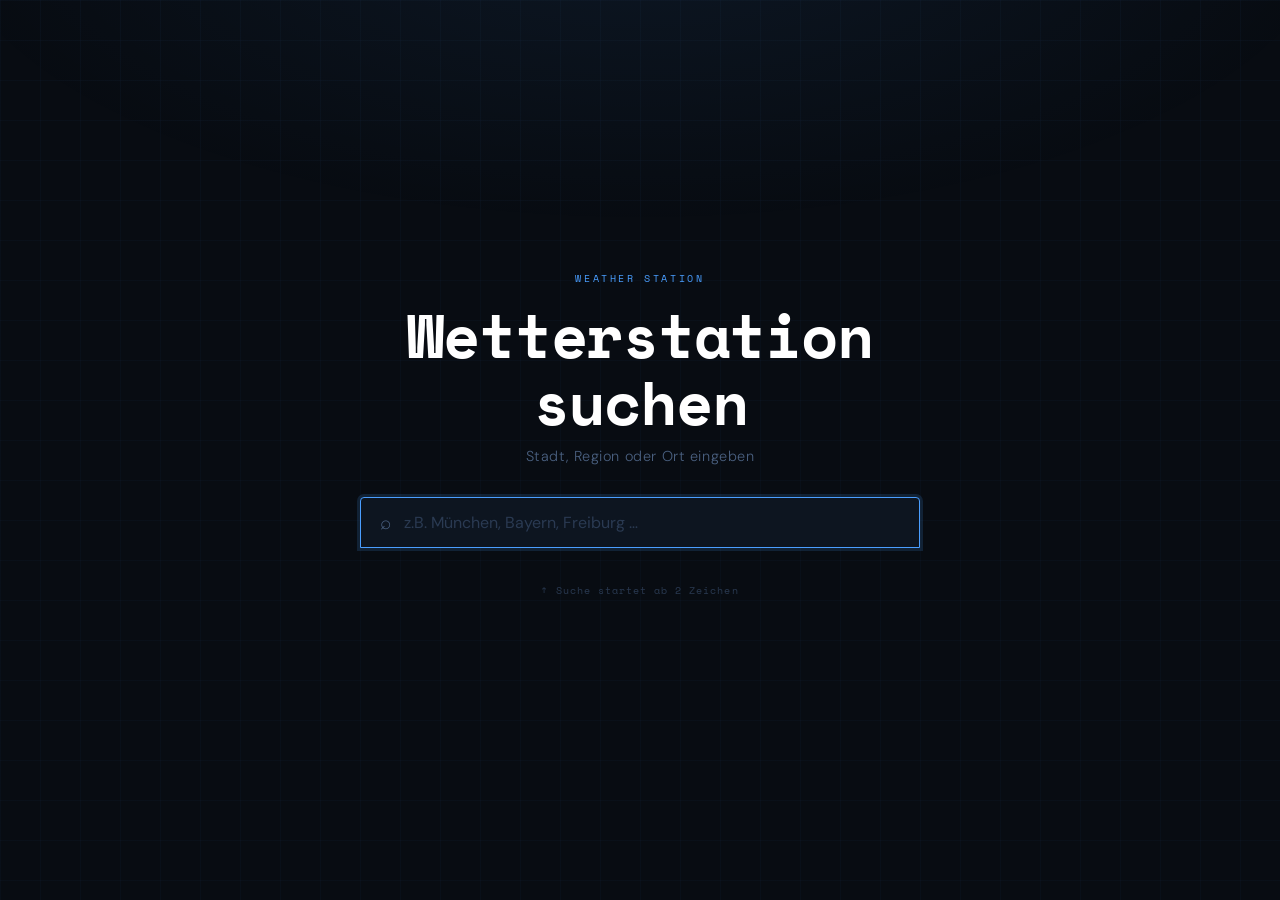
==== frontend/index.html @ e2147393 "added landing page with search up for meteo stations, all stations are can be displayed now, eg Bonn" ====
<!DOCTYPE html>
<html lang="de">
<head>
  <meta charset="UTF-8" />
  <meta name="viewport" content="width=device-width, initial-scale=1.0" />
  <title>Weather Station – Stationssuche</title>
  <link rel="preconnect" href="https://fonts.googleapis.com" />
  <link href="https://fonts.googleapis.com/css2?family=Space+Mono:wght@400;700&family=DM+Sans:wght@300;400;500&display=swap" rel="stylesheet" />
  <link rel="stylesheet" href="css/style.css" />
</head>
<body class="page-search">

  <!-- ░░ BACKGROUND ░░ -->
  <div class="bg-grid"></div>
  <div class="bg-glow"></div>

  <!-- ░░ LANDING HERO ░░ -->
  <main class="search-page">

    <div class="search-hero">
      <span class="station-label">WEATHER STATION</span>
      <h1 class="search-title">Wetterstation<br/>suchen</h1>
      <p class="search-subtitle">Stadt, Region oder Ort eingeben</p>
    </div>

    <!-- Search Input -->
    <div class="search-box-wrap">
      <div class="search-box">
        <span class="search-icon">⌕</span>
        <input
          id="searchInput"
          class="search-input"
          type="text"
          placeholder="z.B. München, Bayern, Freiburg …"
          autocomplete="off"
          autofocus
        />
        <span class="search-clear" id="searchClear" onclick="clearSearch()">✕</span>
      </div>

      <!-- Results -->
      <div class="search-results" id="searchResults">
        <!-- Populated by JS -->
      </div>
    </div>

    <!-- Empty / error state -->
    <div class="search-hint" id="searchHint">
      <span class="hint-icon">↑</span>
      Suche startet ab 2 Zeichen
    </div>

  </main>

  <script>
    const API = "/api";
    let debounceTimer = null;
    let lastStations  = [];

    const input    = document.getElementById("searchInput");
    const results  = document.getElementById("searchResults");
    const hint     = document.getElementById("searchHint");
    const clearBtn = document.getElementById("searchClear");

    function toDashboard(city, lat, lon) {
      let url = "dashboard.html?city=" + encodeURIComponent(city);
      if (lat != null && lon != null) url += "&lat=" + lat + "&lon=" + lon;
      window.location.href = url;
    }

    // ── Event Delegation: clicks auf result-item ──────────────────
    results.addEventListener("click", e => {
      const item = e.target.closest(".result-item");
      if (!item) return;
      const city = item.dataset.city;
      if (city) toDashboard(city, item.dataset.lat, item.dataset.lon);
    });

    // ── Input Handler ─────────────────────────────────────────────
    input.addEventListener("input", () => {
      clearTimeout(debounceTimer);
      const q = input.value.trim();
      clearBtn.style.display = q.length > 0 ? "block" : "none";

      if (q.length < 2) {
        lastStations = [];
        results.innerHTML = "";
        results.classList.remove("open");
        hint.textContent = "↑ Suche startet ab 2 Zeichen";
        hint.className = "search-hint";
        return;
      }

      hint.textContent = "Suche …";
      hint.className = "search-hint searching";
      debounceTimer = setTimeout(() => fetchStations(q), 280);
    });

    // ── Enter / Escape ─────────────────────────────────────────────
    input.addEventListener("keydown", e => {
      if (e.key === "Escape") {
        clearSearch();
      } else if (e.key === "Enter") {
        e.preventDefault();
        const q = input.value.trim();
        if (q.length < 2) return;

        // Falls Ergebnisse schon da: sofort navigieren
        const first = results.querySelector(".result-item");
        if (first) {
          toDashboard(first.dataset.city, first.dataset.lat, first.dataset.lon);
          return;
        }

        // Sonst: Debounce canceln und sofort suchen, dann navigieren
        clearTimeout(debounceTimer);
        hint.textContent = "Suche …";
        hint.className = "search-hint searching";
        fetchStations(q, true);
      }
    });

    // ── Fetch ──────────────────────────────────────────────────────
    async function fetchStations(q, navigateFirst = false) {
      try {
        const res = await fetch(`${API}/stations/search?q=${encodeURIComponent(q)}&limit=8`);
        if (!res.ok) throw new Error(res.status);
        const data = await res.json();
        lastStations = data;
        renderResults(data, q);
        if (navigateFirst && data.length > 0) {
          toDashboard(data[0].name, data[0].lat, data[0].lon);
        }
      } catch (err) {
        hint.textContent = "Verbindungsfehler – Backend erreichbar?";
        hint.className = "search-hint error";
        results.innerHTML = "";
        results.classList.remove("open");
      }
    }

    // ── Render ─────────────────────────────────────────────────────
    function renderResults(stations, q) {
      if (stations.length === 0) {
        results.innerHTML = `<div class="result-empty">Keine Ergebnisse für „${q}"</div>`;
        results.classList.add("open");
        hint.className = "search-hint hidden";
        return;
      }

      hint.className = "search-hint hidden";

      results.innerHTML = stations.map(s => {
        const name   = escHtml(s.name);
        const region = s.region ? escHtml(s.region) : "";
        const country = s.country ? escHtml(s.country) : "";
        const lat    = parseFloat(s.lat).toFixed(2);
        const lon    = parseFloat(s.lon).toFixed(2);
        return `<button class="result-item" data-city="${name}" data-lat="${s.lat}" data-lon="${s.lon}">
          <span class="result-icon">📍</span>
          <span class="result-body">
            <span class="result-name">${highlight(name, q)}</span>
            <span class="result-meta">${region ? highlight(region, q) : ""}${region && country ? " · " : ""}${country}</span>
          </span>
          <span class="result-coords">${lat}° N · ${lon}° E</span>
          <span class="result-arrow">→</span>
        </button>`;
      }).join("");

      results.classList.add("open");
    }

    function escHtml(str) {
      return str.replace(/&/g,"&amp;").replace(/"/g,"&quot;").replace(/</g,"&lt;").replace(/>/g,"&gt;");
    }

    function highlight(text, q) {
      if (!q || !text) return text ?? "";
      const re = new RegExp(`(${q.replace(/[.*+?^${}()|[\]\\]/g, "\\$&")})`, "gi");
      return text.replace(re, "<mark>$1</mark>");
    }

    function clearSearch() {
      input.value = "";
      lastStations = [];
      results.innerHTML = "";
      results.classList.remove("open");
      clearBtn.style.display = "none";
      hint.textContent = "↑ Suche startet ab 2 Zeichen";
      hint.className = "search-hint";
      input.focus();
    }
  </script>
</body>
</html>
---- frontend/css/style.css ----
/* ═══════════════════════════════════════════════
   Weather Station Dashboard
   Aesthetic: Dark Instrument / Precision Terminal
   ═══════════════════════════════════════════════ */

:root {
  --bg:           #080c12;
  --surface:      #0d1520;
  --surface-2:    #111c2e;
  --border:       rgba(80, 140, 220, 0.12);
  --border-bright:rgba(80, 140, 220, 0.3);
  --text:         #c8d8f0;
  --text-dim:     #4a6080;
  --text-muted:   #2a3a52;
  --accent:       #4a9eff;
  --accent-glow:  rgba(74, 158, 255, 0.15);
  --warm:         #ff9d4a;
  --cold:         #4ad4ff;
  --danger:       #ff4a6a;
  --warning:      #ffb84a;
  --info:         #4adfb8;
  --font-mono:    'Space Mono', monospace;
  --font-body:    'DM Sans', sans-serif;
}

*, *::before, *::after { box-sizing: border-box; margin: 0; padding: 0; }

html { scroll-behavior: smooth; }

body {
  background: var(--bg);
  color: var(--text);
  font-family: var(--font-body);
  font-weight: 300;
  min-height: 100vh;
  overflow-x: hidden;
}

/* ── Background atmosphere ── */
.bg-grid {
  position: fixed; inset: 0; z-index: 0; pointer-events: none;
  background-image:
    linear-gradient(rgba(74,158,255,0.03) 1px, transparent 1px),
    linear-gradient(90deg, rgba(74,158,255,0.03) 1px, transparent 1px);
  background-size: 40px 40px;
}

.bg-glow {
  position: fixed; inset: 0; z-index: 0; pointer-events: none;
  background: radial-gradient(ellipse 80% 50% at 50% -10%, rgba(74,158,255,0.08) 0%, transparent 70%);
}

/* ── Header ── */
.header {
  position: relative; z-index: 10;
  display: flex; justify-content: space-between; align-items: flex-end;
  padding: 2rem 2.5rem 1.5rem;
  border-bottom: 1px solid var(--border);
}

.header-left { display: flex; flex-direction: column; }

.station-label {
  font-family: var(--font-mono);
  font-size: 0.65rem;
  letter-spacing: 0.25em;
  color: var(--accent);
  display: block;
  margin-bottom: 0.3rem;
}

.city-name {
  font-family: var(--font-mono);
  font-size: clamp(1.8rem, 4vw, 2.8rem);
  font-weight: 700;
  color: #fff;
  letter-spacing: -0.02em;
  line-height: 1;
}

.header-center {
  position: absolute;
  left: 50%;
  transform: translateX(-50%);
  bottom: 1.5rem;
  text-align: center;
}

.forecast-range {
  font-family: var(--font-mono);
  font-size: 0.72rem;
  letter-spacing: 0.12em;
  color: var(--text-dim);
}

.header-right {
  display: flex; align-items: center; gap: 0.6rem;
}

.status-dot {
  width: 8px; height: 8px; border-radius: 50%;
  background: var(--text-muted);
  transition: background 0.5s, box-shadow 0.5s;
}
.status-dot.online {
  background: var(--info);
  box-shadow: 0 0 10px var(--info);
  animation: pulse 3s ease-in-out infinite;
}
.status-dot.error { background: var(--danger); }

@keyframes pulse {
  0%, 100% { opacity: 1; }
  50% { opacity: 0.4; }
}

.last-updated {
  font-family: var(--font-mono);
  font-size: 0.7rem;
  color: var(--text-dim);
  letter-spacing: 0.05em;
}

/* ── Alert Banner ── */
.alert-banner {
  position: relative; z-index: 10;
  padding: 0.75rem 2.5rem;
  background: rgba(255,74,106,0.1);
  border-bottom: 1px solid rgba(255,74,106,0.3);
  font-family: var(--font-mono);
  font-size: 0.72rem;
  color: var(--danger);
  letter-spacing: 0.1em;
  animation: bannerIn 0.4s ease;
}
@keyframes bannerIn { from { opacity: 0; transform: translateY(-100%); } to { opacity: 1; transform: translateY(0); } }

/* ── Dashboard Grid — single column ── */
.dashboard-grid {
  position: relative; z-index: 1;
  display: grid;
  grid-template-columns: 1fr;
  gap: 1px;
  background: var(--border);
}

/* ── Cards ── */
.card {
  background: var(--surface);
  padding: 1.8rem 2rem;
  position: relative;
  overflow: hidden;
  transition: background 0.3s;
}
.card:hover { background: var(--surface-2); }

.card-label {
  font-family: var(--font-mono);
  font-size: 0.6rem;
  letter-spacing: 0.2em;
  color: var(--text-dim);
  margin-bottom: 1.2rem;
  display: flex; align-items: center; gap: 0.8rem;
}

/* ── Alerts Card ── */
.alert-count {
  background: var(--danger);
  color: #fff;
  font-family: var(--font-mono);
  font-size: 0.6rem;
  padding: 0.1rem 0.5rem;
  border-radius: 999px;
  display: inline-block;
  min-width: 1.5rem;
  text-align: center;
}
.alert-count[data-count="0"] { background: var(--text-muted); }

.alerts-list {
  display: flex; flex-wrap: wrap; gap: 0.7rem;
}

.no-alerts {
  font-family: var(--font-mono);
  font-size: 0.75rem;
  color: var(--info);
  letter-spacing: 0.05em;
  padding: 0.5rem 0;
}

.alert-chip {
  display: flex; align-items: flex-start; gap: 0.7rem;
  padding: 0.8rem 1rem;
  border-radius: 4px;
  border-left: 3px solid;
  flex: 1; min-width: 220px; max-width: 380px;
  animation: chipIn 0.4s ease;
}
@keyframes chipIn { from { opacity: 0; transform: translateX(-12px); } to { opacity: 1; transform: translateX(0); } }

.alert-chip.danger  { background: rgba(255,74,106,0.08);  border-color: var(--danger); }
.alert-chip.warning { background: rgba(255,184,74,0.08);  border-color: var(--warning); }
.alert-chip.info    { background: rgba(74,223,184,0.08);  border-color: var(--info); }

.chip-icon { font-size: 1.2rem; flex-shrink: 0; margin-top: 0.1rem; }
.chip-body { display: flex; flex-direction: column; gap: 0.2rem; }
.chip-name {
  font-family: var(--font-mono);
  font-size: 0.7rem;
  letter-spacing: 0.1em;
  font-weight: 700;
}
.chip-name.danger  { color: var(--danger); }
.chip-name.warning { color: var(--warning); }
.chip-name.info    { color: var(--info); }
.chip-msg  { font-size: 0.8rem; color: var(--text-dim); line-height: 1.4; }
.chip-date {
  font-family: var(--font-mono);
  font-size: 0.6rem;
  color: var(--text-muted);
  margin-top: 0.2rem;
}

/* ── Hourly Plot card ── */
.plot-hours { display: flex; gap: 0.4rem; margin-left: auto; }

.toggle-btn {
  background: transparent;
  border: 1px solid var(--border-bright);
  color: var(--text-dim);
  font-family: var(--font-mono);
  font-size: 0.6rem;
  letter-spacing: 0.1em;
  padding: 0.2rem 0.6rem;
  cursor: pointer;
  border-radius: 2px;
  transition: all 0.2s;
}
.toggle-btn.active, .toggle-btn:hover {
  background: var(--accent-glow);
  color: var(--accent);
  border-color: var(--accent);
}

.hourly-plot-wrapper {
  position: relative;
  width: 100%;
  min-height: 240px;
  display: flex;
  align-items: center;
  justify-content: center;
}

.hourly-plot-img {
  width: 100%;
  height: auto;
  display: block;
  border-radius: 2px;
  opacity: 0;
  transition: opacity 0.4s ease;
}
.hourly-plot-img.loaded { opacity: 1; }

.hourly-plot-loading {
  position: absolute;
  font-family: var(--font-mono);
  font-size: 0.72rem;
  color: var(--text-dim);
  letter-spacing: 0.08em;
}

/* ── 7-day Forecast ── */
.forecast-row {
  display: grid;
  grid-template-columns: repeat(7, 1fr);
  gap: 1px;
  background: var(--border);
}
.forecast-loading { color: var(--text-muted); font-family: var(--font-mono); font-size: 0.75rem; }

.forecast-day {
  background: var(--bg);
  padding: 1rem 0.8rem;
  display: flex; flex-direction: column; align-items: center; gap: 0.5rem;
  transition: background 0.2s;
  cursor: default;
}
.forecast-day:hover { background: var(--surface-2); }
.forecast-day.today { background: rgba(74,158,255,0.06); }

.f-weekday {
  font-family: var(--font-mono);
  font-size: 0.6rem;
  letter-spacing: 0.15em;
  color: var(--text-dim);
}
.forecast-day.today .f-weekday { color: var(--accent); }
.f-icon   { font-size: 1.6rem; }
.f-max    { font-family: var(--font-mono); font-size: 1rem; color: var(--warm); }
.f-min    { font-family: var(--font-mono); font-size: 0.8rem; color: var(--cold); }
.f-rain   {
  font-family: var(--font-mono); font-size: 0.6rem; color: var(--accent);
  display: flex; align-items: center; gap: 0.2rem;
}

/* ── Day Detail Modal ── */
.modal-backdrop {
  display: none;
  position: fixed; inset: 0; z-index: 100;
  background: rgba(8, 12, 18, 0.88);
  backdrop-filter: blur(4px);
  align-items: center; justify-content: center;
}
.modal-backdrop.open { display: flex; animation: fadeIn 0.2s ease; }
@keyframes fadeIn { from { opacity: 0; } to { opacity: 1; } }

.modal-box {
  background: var(--surface);
  border: 1px solid var(--border-bright);
  border-radius: 4px;
  width: min(820px, 95vw);
  max-height: 90vh;
  overflow: hidden;
  display: flex; flex-direction: column;
  animation: slideUp 0.25s ease;
}
@keyframes slideUp { from { transform: translateY(24px); opacity: 0; } to { transform: translateY(0); opacity: 1; } }

.modal-header {
  display: flex; align-items: center; justify-content: space-between;
  padding: 0.9rem 1.2rem;
  border-bottom: 1px solid var(--border);
}
.modal-title {
  font-family: var(--font-mono);
  font-size: 0.7rem;
  letter-spacing: 0.18em;
  color: var(--text-dim);
}
.modal-close {
  background: transparent; border: none;
  color: var(--text-dim); font-size: 0.9rem;
  cursor: pointer; padding: 0.2rem 0.4rem;
  transition: color 0.15s;
}
.modal-close:hover { color: var(--text); }

.modal-body {
  position: relative;
  padding: 1rem;
  overflow-y: auto;
  display: flex; align-items: center; justify-content: center;
  min-height: 200px;
}
.modal-plot-img {
  width: 100%; height: auto;
  display: block; border-radius: 2px;
  opacity: 0; transition: opacity 0.3s ease;
}
.modal-plot-img.loaded { opacity: 1; }
.modal-loading {
  position: absolute;
  font-family: var(--font-mono);
  font-size: 0.72rem;
  color: var(--text-dim);
  letter-spacing: 0.08em;
}

/* ── Forecast day clickable ── */
.forecast-day { cursor: pointer; }
.forecast-day:hover { background: var(--surface-2); outline: 1px solid var(--border-bright); }

/* ── Dashboard Back-Link ── */
.back-link {
  font-family: var(--font-mono);
  font-size: 0.6rem;
  letter-spacing: 0.18em;
  color: var(--text-dim);
  text-decoration: none;
  margin-bottom: 0.5rem;
  transition: color 0.2s;
  display: inline-block;
}
.back-link:hover { color: var(--accent); }

/* ══════════════════════════════════════════════
   Landing Page – Station Search
   ══════════════════════════════════════════════ */

.search-page {
  position: relative; z-index: 1;
  display: flex;
  flex-direction: column;
  align-items: center;
  justify-content: center;
  min-height: 100vh;
  padding: 2rem 1rem 4rem;
  gap: 2rem;
}

/* ── Hero Text ── */
.search-hero {
  text-align: center;
  display: flex;
  flex-direction: column;
  align-items: center;
  gap: 0.7rem;
}

.search-title {
  font-family: var(--font-mono);
  font-size: clamp(2rem, 6vw, 3.8rem);
  font-weight: 700;
  color: #fff;
  line-height: 1.1;
  letter-spacing: -0.02em;
}

.search-subtitle {
  font-size: 0.9rem;
  color: var(--text-dim);
  font-weight: 300;
  letter-spacing: 0.04em;
}

/* ── Search Box ── */
.search-box-wrap {
  width: 100%;
  max-width: 560px;
  display: flex;
  flex-direction: column;
  gap: 0;
}

.search-box {
  display: flex;
  align-items: center;
  gap: 0.8rem;
  background: var(--surface);
  border: 1px solid var(--border-bright);
  border-radius: 4px 4px 0 0;
  padding: 0.9rem 1.2rem;
  transition: border-color 0.2s, box-shadow 0.2s;
}
.search-box:focus-within {
  border-color: var(--accent);
  box-shadow: 0 0 0 3px var(--accent-glow);
}

.search-icon {
  font-size: 1.2rem;
  color: var(--text-dim);
  flex-shrink: 0;
  line-height: 1;
}

.search-input {
  flex: 1;
  background: transparent;
  border: none;
  outline: none;
  color: var(--text);
  font-family: var(--font-body);
  font-size: 1rem;
  font-weight: 400;
}
.search-input::placeholder { color: var(--text-muted); }

.search-clear {
  font-size: 0.75rem;
  color: var(--text-dim);
  cursor: pointer;
  display: none;
  padding: 0.2rem 0.3rem;
  transition: color 0.15s;
  flex-shrink: 0;
}
.search-clear:hover { color: var(--text); }

/* ── Results List ── */
.search-results {
  background: var(--surface);
  border: 1px solid var(--border-bright);
  border-top: 1px solid var(--border);
  border-radius: 0 0 4px 4px;
  overflow: hidden;
  max-height: 0;
  opacity: 0;
  transition: max-height 0.25s ease, opacity 0.2s ease;
}
.search-results.open {
  max-height: 400px;
  opacity: 1;
}

.result-empty {
  padding: 1.2rem;
  font-family: var(--font-mono);
  font-size: 0.72rem;
  color: var(--text-dim);
  letter-spacing: 0.05em;
  text-align: center;
}

.result-item {
  width: 100%;
  background: transparent;
  border: none;
  border-bottom: 1px solid var(--border);
  padding: 0.85rem 1.2rem;
  display: flex;
  align-items: center;
  gap: 0.9rem;
  cursor: pointer;
  text-align: left;
  transition: background 0.15s;
  color: var(--text);
}
.result-item:last-child { border-bottom: none; }
.result-item:hover { background: var(--surface-2); }

.result-icon {
  font-size: 0.9rem;
  flex-shrink: 0;
  opacity: 0.6;
}

.result-body {
  flex: 1;
  display: flex;
  flex-direction: column;
  gap: 0.15rem;
  overflow: hidden;
}

.result-name {
  font-size: 0.95rem;
  font-weight: 500;
  color: #fff;
  white-space: nowrap;
  overflow: hidden;
  text-overflow: ellipsis;
}
.result-name mark {
  background: transparent;
  color: var(--accent);
  font-weight: 700;
}

.result-meta {
  font-family: var(--font-mono);
  font-size: 0.6rem;
  letter-spacing: 0.08em;
  color: var(--text-dim);
  white-space: nowrap;
  overflow: hidden;
  text-overflow: ellipsis;
}
.result-meta mark {
  background: transparent;
  color: var(--accent);
}

.result-coords {
  font-family: var(--font-mono);
  font-size: 0.58rem;
  color: var(--text-muted);
  letter-spacing: 0.05em;
  flex-shrink: 0;
  white-space: nowrap;
}

.result-arrow {
  font-size: 0.8rem;
  color: var(--text-muted);
  flex-shrink: 0;
  transition: color 0.15s, transform 0.15s;
}
.result-item:hover .result-arrow {
  color: var(--accent);
  transform: translateX(3px);
}

/* ── Hint text ── */
.search-hint {
  font-family: var(--font-mono);
  font-size: 0.65rem;
  letter-spacing: 0.1em;
  color: var(--text-muted);
  text-align: center;
  transition: opacity 0.2s;
}
.search-hint.hidden  { opacity: 0; pointer-events: none; }
.search-hint.error   { color: var(--danger); }
.search-hint.searching { color: var(--text-dim); }

/* ── Responsive ── */
@media (max-width: 680px) {
  .forecast-row { grid-template-columns: repeat(4, 1fr); }
  .header { padding: 1.2rem 1rem 1rem; }
  .header-center { display: none; }
  .card { padding: 1.2rem; }
  .result-coords { display: none; }
}
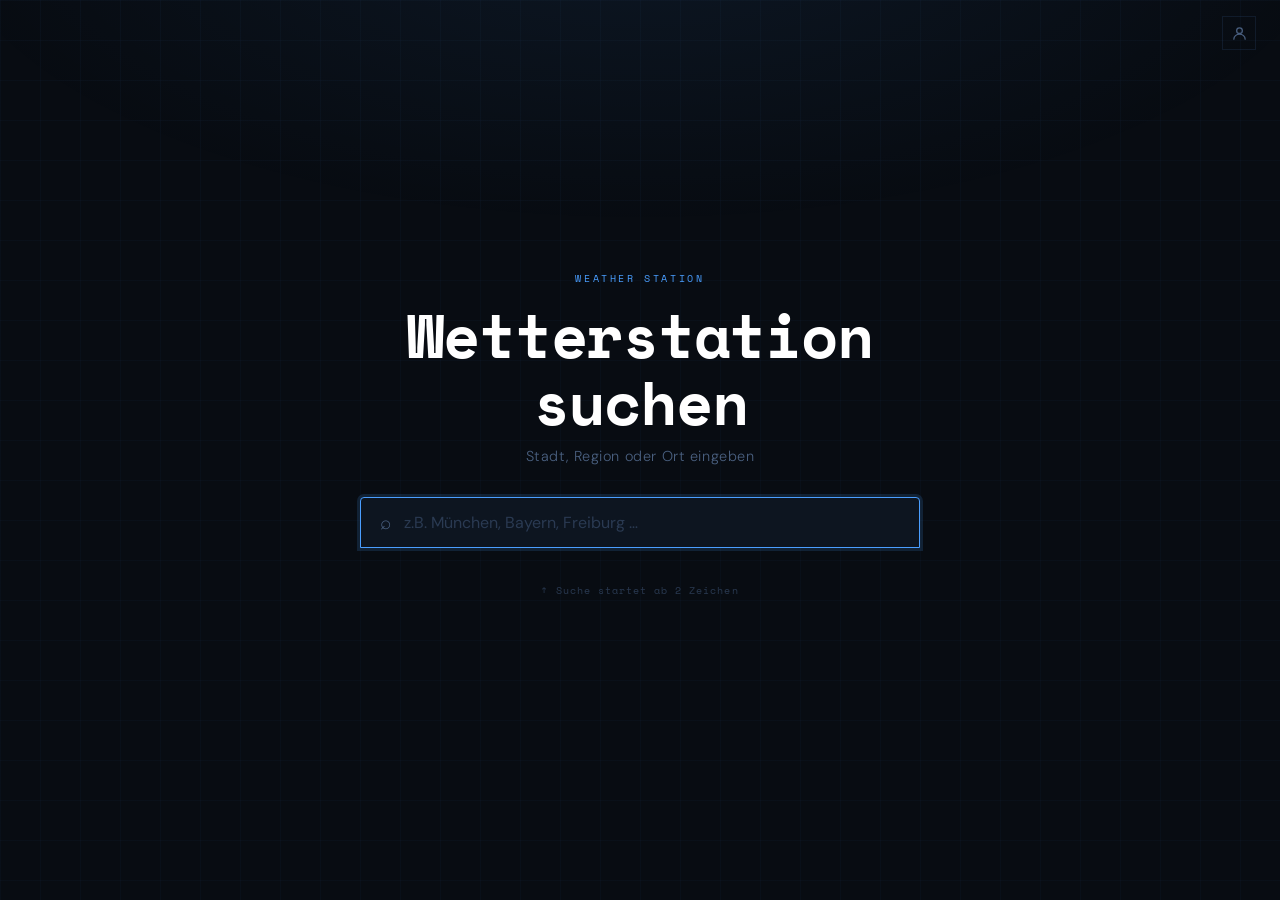
==== commit 2b3373ed: "add user login and user panel at the upper right corner, custom warings are displayed here by a plac" ====
--- a/frontend/index.html
+++ b/frontend/index.html
@@ -13,6 +13,32 @@
   <!-- ░░ BACKGROUND ░░ -->
   <div class="bg-grid"></div>
   <div class="bg-glow"></div>
+
+  <!-- ░░ USER MENU (fixed top-right) ░░ -->
+  <div class="user-menu-fixed">
+    <div class="user-menu-wrap">
+      <button class="user-menu-btn" id="userMenuBtn" title="Anmelden">
+        <svg viewBox="0 0 24 24" fill="none" stroke="currentColor" stroke-width="1.8" stroke-linecap="round" stroke-linejoin="round">
+          <circle cx="12" cy="8" r="4"/>
+          <path d="M4 20c0-4 3.6-7 8-7s8 3 8 7"/>
+        </svg>
+        <span class="user-online-dot"></span>
+      </button>
+      <div class="user-panel" id="userPanel">
+        <div class="user-panel-header">
+          <div class="user-panel-username" id="userPanelUsername"></div>
+          <div class="user-panel-email" id="userPanelEmail"></div>
+        </div>
+        <div class="user-panel-section">
+          <div class="user-panel-section-label">AKTIVE WARNUNGEN</div>
+          <div class="user-panel-empty">Noch keine Warnungen konfiguriert.<br/>Warning-Baukasten folgt in Kürze.</div>
+        </div>
+        <div class="user-panel-footer">
+          <button class="user-panel-btn danger" onclick="userLogout()">ABMELDEN</button>
+        </div>
+      </div>
+    </div>
+  </div>
 
   <!-- ░░ LANDING HERO ░░ -->
   <main class="search-page">
@@ -191,5 +217,6 @@
       input.focus();
     }
   </script>
+  <script src="js/user-menu.js"></script>
 </body>
 </html>
--- a/frontend/css/style.css
+++ b/frontend/css/style.css
@@ -53,12 +53,12 @@
 /* ── Header ── */
 .header {
   position: relative; z-index: 10;
-  display: flex; justify-content: space-between; align-items: flex-end;
-  padding: 2rem 2.5rem 1.5rem;
+  display: flex; justify-content: space-between; align-items: center;
+  padding: 1rem 2rem;
   border-bottom: 1px solid var(--border);
 }
 
-.header-left { display: flex; flex-direction: column; }
+.header-left { display: flex; align-items: center; }
 
 .station-label {
   font-family: var(--font-mono);
@@ -97,6 +97,79 @@
   display: flex; align-items: center; gap: 0.6rem;
 }
 
+/* ── User Menu ── */
+.user-menu-wrap { position: relative; }
+
+.user-menu-btn {
+  background: none;
+  border: 1px solid var(--border);
+  color: var(--text-dim);
+  width: 34px; height: 34px;
+  cursor: pointer;
+  display: flex; align-items: center; justify-content: center;
+  position: relative;
+  transition: border-color .2s, color .2s;
+}
+.user-menu-btn:hover { border-color: var(--border-bright); color: var(--text); }
+.user-menu-btn.logged-in { border-color: rgba(74,223,184,.35); color: var(--info); }
+.user-menu-btn svg { width: 17px; height: 17px; }
+
+.user-online-dot {
+  position: absolute; top: -3px; right: -3px;
+  width: 8px; height: 8px; border-radius: 50%;
+  background: var(--info);
+  box-shadow: 0 0 6px var(--info);
+  display: none;
+}
+.user-menu-btn.logged-in .user-online-dot { display: block; }
+
+.user-panel {
+  position: absolute; top: calc(100% + 10px); right: 0;
+  width: 240px;
+  background: var(--surface);
+  border: 1px solid var(--border-bright);
+  z-index: 200;
+  display: none;
+}
+.user-panel.open { display: block; }
+
+.user-panel-header {
+  padding: 14px 16px;
+  border-bottom: 1px solid var(--border);
+}
+.user-panel-username {
+  font-family: var(--font-mono); font-size: 13px;
+  color: var(--text); font-weight: 700; margin-bottom: 3px;
+}
+.user-panel-email { font-size: 11px; color: var(--text-dim); }
+
+.user-panel-section {
+  padding: 10px 16px;
+  border-bottom: 1px solid var(--border);
+}
+.user-panel-section-label {
+  font-family: var(--font-mono); font-size: 9px;
+  letter-spacing: .12em; color: var(--accent); margin-bottom: 7px;
+}
+.user-panel-empty { font-size: 11px; color: var(--text-dim); line-height: 1.5; }
+
+.user-panel-footer { padding: 10px 16px; display: flex; flex-direction: column; gap: 7px; }
+
+.user-panel-btn {
+  background: none; border: 1px solid var(--border);
+  color: var(--text-dim); font-family: var(--font-mono);
+  font-size: 10px; letter-spacing: .08em;
+  padding: 7px 10px; cursor: pointer; text-align: left;
+  transition: border-color .2s, color .2s;
+}
+.user-panel-btn:hover { border-color: var(--border-bright); color: var(--text); }
+.user-panel-btn.danger:hover { border-color: var(--danger); color: var(--danger); }
+
+/* Fixed user-menu for pages without a header (index) */
+.user-menu-fixed {
+  position: fixed; top: 1rem; right: 1.5rem; z-index: 100;
+}
+
 .status-dot {
   width: 8px; height: 8px; border-radius: 50%;
   background: var(--text-muted);
@@ -135,13 +208,77 @@
 }
 @keyframes bannerIn { from { opacity: 0; transform: translateY(-100%); } to { opacity: 1; transform: translateY(0); } }
 
-/* ── Dashboard Grid — single column ── */
+/* ── Dashboard Layout: sidebar + main ── */
+.dashboard-layout {
+  position: relative; z-index: 1;
+  display: flex;
+  min-height: calc(100vh - 57px);
+}
+
+/* ── Sidebar ── */
+.sidebar {
+  width: 330px;
+  flex-shrink: 0;
+  background: var(--surface);
+  border-right: 1px solid var(--border);
+  padding: 1.4rem 1.2rem;
+  display: flex;
+  flex-direction: column;
+  gap: 1.1rem;
+  position: sticky;
+  top: 0;
+  height: calc(100vh - 57px);
+  overflow-y: auto;
+}
+
+.sidebar .back-link { margin-bottom: 0.2rem; }
+
+.sidebar-city {
+  display: flex;
+  flex-direction: column;
+  gap: 0.25rem;
+}
+
+.sidebar-city .city-name {
+  font-size: clamp(1.2rem, 1.8vw, 1.8rem);
+  letter-spacing: -0.01em;
+}
+
+.sidebar-divider {
+  height: 1px;
+  background: var(--border);
+  flex-shrink: 0;
+}
+
+.sidebar-alerts {
+  flex: 1;
+  display: flex;
+  flex-direction: column;
+  gap: 0.6rem;
+  overflow-y: auto;
+  min-height: 0;
+}
+
+.sidebar .alerts-list {
+  flex-wrap: nowrap;
+  flex-direction: column;
+}
+
+.sidebar .alert-chip {
+  max-width: 100%;
+  min-width: 0;
+  flex: none;
+}
+
+/* ── Dashboard Grid — main content ── */
 .dashboard-grid {
-  position: relative; z-index: 1;
+  flex: 1;
   display: grid;
   grid-template-columns: 1fr;
   gap: 1px;
   background: var(--border);
+  align-content: start;
+  padding-right: 6rem;
 }
 
 /* ── Cards ── */
@@ -596,10 +733,20 @@
 .search-hint.searching { color: var(--text-dim); }
 
 /* ── Responsive ── */
+@media (max-width: 1100px) {
+  .sidebar { width: 260px; }
+}
+
+@media (max-width: 900px) {
+  .sidebar { width: 200px; padding: 1rem 0.9rem; }
+}
+
 @media (max-width: 680px) {
   .forecast-row { grid-template-columns: repeat(4, 1fr); }
-  .header { padding: 1.2rem 1rem 1rem; }
+  .header { padding: 0.8rem 1rem; }
   .header-center { display: none; }
   .card { padding: 1.2rem; }
   .result-coords { display: none; }
-}
+  .sidebar { display: none; }
+  .dashboard-layout { display: block; }
+}
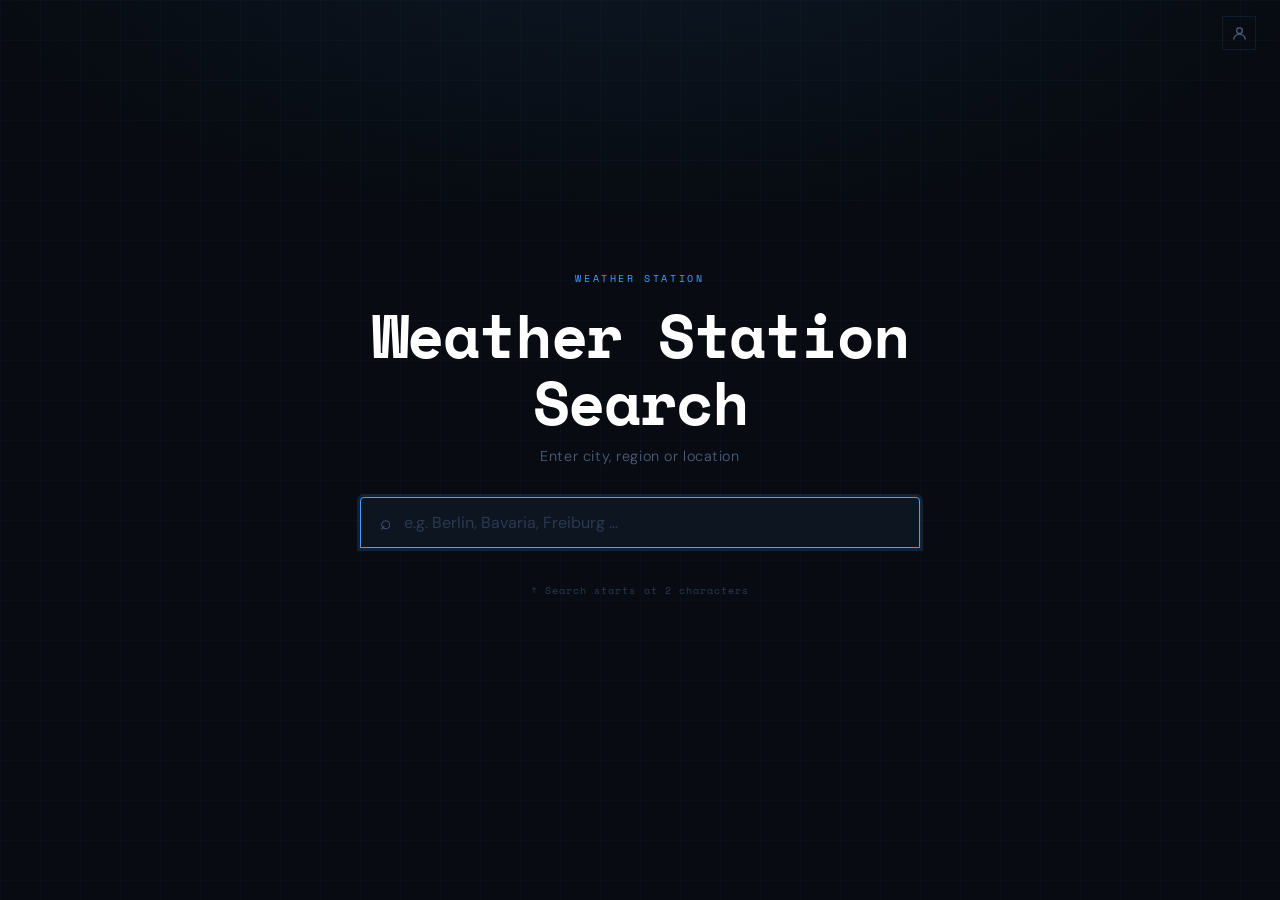
==== commit 388485de: "English translation, chart 00:00 start, notify timing, temp panel" ====
--- a/frontend/index.html
+++ b/frontend/index.html
@@ -1,5 +1,5 @@
 <!DOCTYPE html>
-<html lang="de">
+<html lang="en">
 <head>
   <meta charset="UTF-8" />
   <meta name="viewport" content="width=device-width, initial-scale=1.0" />
@@ -7,6 +7,17 @@
   <link rel="preconnect" href="https://fonts.googleapis.com" />
   <link href="https://fonts.googleapis.com/css2?family=Space+Mono:wght@400;700&family=DM+Sans:wght@300;400;500&display=swap" rel="stylesheet" />
   <link rel="stylesheet" href="css/style.css" />
+  <!-- Theme Loader: reads active theme from localStorage and injects CSS -->
+  <script>
+    (function(){
+      var t = localStorage.getItem('weather_etl_theme');
+      if (t && /^theme-[a-z]+$/.test(t)) {
+        var l = document.createElement('link');
+        l.rel = 'stylesheet'; l.href = 'css/' + t + '.css';
+        document.currentScript.insertAdjacentElement('afterend', l);
+      }
+    })();
+  </script>
 </head>
 <body class="page-search">
 
@@ -17,7 +28,7 @@
   <!-- ░░ USER MENU (fixed top-right) ░░ -->
   <div class="user-menu-fixed">
     <div class="user-menu-wrap">
-      <button class="user-menu-btn" id="userMenuBtn" title="Anmelden">
+      <button class="user-menu-btn" id="userMenuBtn" title="Sign in">
         <svg viewBox="0 0 24 24" fill="none" stroke="currentColor" stroke-width="1.8" stroke-linecap="round" stroke-linejoin="round">
           <circle cx="12" cy="8" r="4"/>
           <path d="M4 20c0-4 3.6-7 8-7s8 3 8 7"/>
@@ -30,11 +41,14 @@
           <div class="user-panel-email" id="userPanelEmail"></div>
         </div>
         <div class="user-panel-section">
-          <div class="user-panel-section-label">AKTIVE WARNUNGEN</div>
-          <div class="user-panel-empty">Noch keine Warnungen konfiguriert.<br/>Warning-Baukasten folgt in Kürze.</div>
+          <div class="user-panel-section-label">ACTIVE WARNINGS</div>
+          <div id="userPanelWarnings" style="margin-bottom:.4rem;">
+            <div style="font-size:11px;color:var(--text-dim);font-family:var(--font-mono);">Loading…</div>
+          </div>
+          <a href="warnings.html" style="font-size:10px;font-family:var(--font-mono);color:var(--accent);text-decoration:none;letter-spacing:.08em;">+ NEW WARNING</a>
         </div>
         <div class="user-panel-footer">
-          <button class="user-panel-btn danger" onclick="userLogout()">ABMELDEN</button>
+          <button class="user-panel-btn danger" onclick="userLogout()">SIGN OUT</button>
         </div>
       </div>
     </div>
@@ -45,8 +59,8 @@
 
     <div class="search-hero">
       <span class="station-label">WEATHER STATION</span>
-      <h1 class="search-title">Wetterstation<br/>suchen</h1>
-      <p class="search-subtitle">Stadt, Region oder Ort eingeben</p>
+      <h1 class="search-title">Weather Station<br/>Search</h1>
+      <p class="search-subtitle">Enter city, region or location</p>
     </div>
 
     <!-- Search Input -->
@@ -57,7 +71,7 @@
           id="searchInput"
           class="search-input"
           type="text"
-          placeholder="z.B. München, Bayern, Freiburg …"
+          placeholder="e.g. Berlin, Bavaria, Freiburg …"
           autocomplete="off"
           autofocus
         />
@@ -73,7 +87,7 @@
     <!-- Empty / error state -->
     <div class="search-hint" id="searchHint">
       <span class="hint-icon">↑</span>
-      Suche startet ab 2 Zeichen
+      Search starts at 2 characters
     </div>
 
   </main>
@@ -112,12 +126,12 @@
         lastStations = [];
         results.innerHTML = "";
         results.classList.remove("open");
-        hint.textContent = "↑ Suche startet ab 2 Zeichen";
+        hint.textContent = "↑ Search starts at 2 characters";
         hint.className = "search-hint";
         return;
       }
 
-      hint.textContent = "Suche …";
+      hint.textContent = "Searching …";
       hint.className = "search-hint searching";
       debounceTimer = setTimeout(() => fetchStations(q), 280);
     });
@@ -131,16 +145,14 @@
         const q = input.value.trim();
         if (q.length < 2) return;
 
-        // Falls Ergebnisse schon da: sofort navigieren
         const first = results.querySelector(".result-item");
         if (first) {
           toDashboard(first.dataset.city, first.dataset.lat, first.dataset.lon);
           return;
         }
 
-        // Sonst: Debounce canceln und sofort suchen, dann navigieren
         clearTimeout(debounceTimer);
-        hint.textContent = "Suche …";
+        hint.textContent = "Searching …";
         hint.className = "search-hint searching";
         fetchStations(q, true);
       }
@@ -158,7 +170,7 @@
           toDashboard(data[0].name, data[0].lat, data[0].lon);
         }
       } catch (err) {
-        hint.textContent = "Verbindungsfehler – Backend erreichbar?";
+        hint.textContent = "Connection error – backend reachable?";
         hint.className = "search-hint error";
         results.innerHTML = "";
         results.classList.remove("open");
@@ -168,7 +180,7 @@
     // ── Render ─────────────────────────────────────────────────────
     function renderResults(stations, q) {
       if (stations.length === 0) {
-        results.innerHTML = `<div class="result-empty">Keine Ergebnisse für „${q}"</div>`;
+        results.innerHTML = `<div class="result-empty">No results for "${q}"</div>`;
         results.classList.add("open");
         hint.className = "search-hint hidden";
         return;
@@ -212,7 +224,7 @@
       results.innerHTML = "";
       results.classList.remove("open");
       clearBtn.style.display = "none";
-      hint.textContent = "↑ Suche startet ab 2 Zeichen";
+      hint.textContent = "↑ Search starts at 2 characters";
       hint.className = "search-hint";
       input.focus();
     }
--- a/frontend/css/style.css
+++ b/frontend/css/style.css
@@ -259,6 +259,87 @@
   min-height: 0;
 }
 
+/* ── Right Legend Panel ── */
+.legend-panel {
+  width: 130px;
+  flex-shrink: 0;
+  background: var(--surface);
+  border-left: 1px solid var(--border);
+  padding: 1.4rem 1rem;
+  display: flex;
+  flex-direction: column;
+  gap: 1rem;
+  position: sticky;
+  top: 0;
+  height: calc(100vh - 57px);
+  overflow-y: auto;
+}
+
+.legend-group {
+  display: flex;
+  flex-direction: column;
+  gap: 0.25rem;
+}
+
+.legend-group-title {
+  font-family: var(--font-mono);
+  font-size: 0.52rem;
+  letter-spacing: 0.12em;
+  color: var(--text-dim);
+  margin-bottom: 0.2rem;
+}
+
+.legend-item {
+  display: flex;
+  align-items: center;
+  gap: 0.45rem;
+  font-family: var(--font-mono);
+  font-size: 0.6rem;
+  color: var(--text-secondary);
+  letter-spacing: 0.04em;
+}
+
+.legend-swatch {
+  display: inline-block;
+  width: 18px;
+  height: 3px;
+  flex-shrink: 0;
+  border-radius: 2px;
+}
+
+.legend-divider {
+  height: 1px;
+  background: var(--border);
+  flex-shrink: 0;
+}
+
+/* Clickable depth toggle buttons */
+.legend-btn {
+  display: flex;
+  align-items: center;
+  gap: 0.45rem;
+  width: 100%;
+  background: none;
+  border: none;
+  padding: 0.3rem 0.4rem;
+  margin: 0;
+  cursor: pointer;
+  border-radius: 4px;
+  font-family: var(--font-mono);
+  font-size: 0.6rem;
+  color: var(--text-secondary);
+  letter-spacing: 0.04em;
+  text-align: left;
+  transition: background 0.15s, opacity 0.2s;
+}
+.legend-btn:hover { background: var(--surface-2); }
+.legend-btn.inactive {
+  opacity: 0.28;
+}
+.legend-btn.inactive .legend-swatch {
+  filter: grayscale(0.8);
+}
+
 .sidebar .alerts-list {
   flex-wrap: nowrap;
   flex-direction: column;
@@ -278,7 +359,6 @@
   gap: 1px;
   background: var(--border);
   align-content: start;
-  padding-right: 6rem;
 }
 
 /* ── Cards ── */
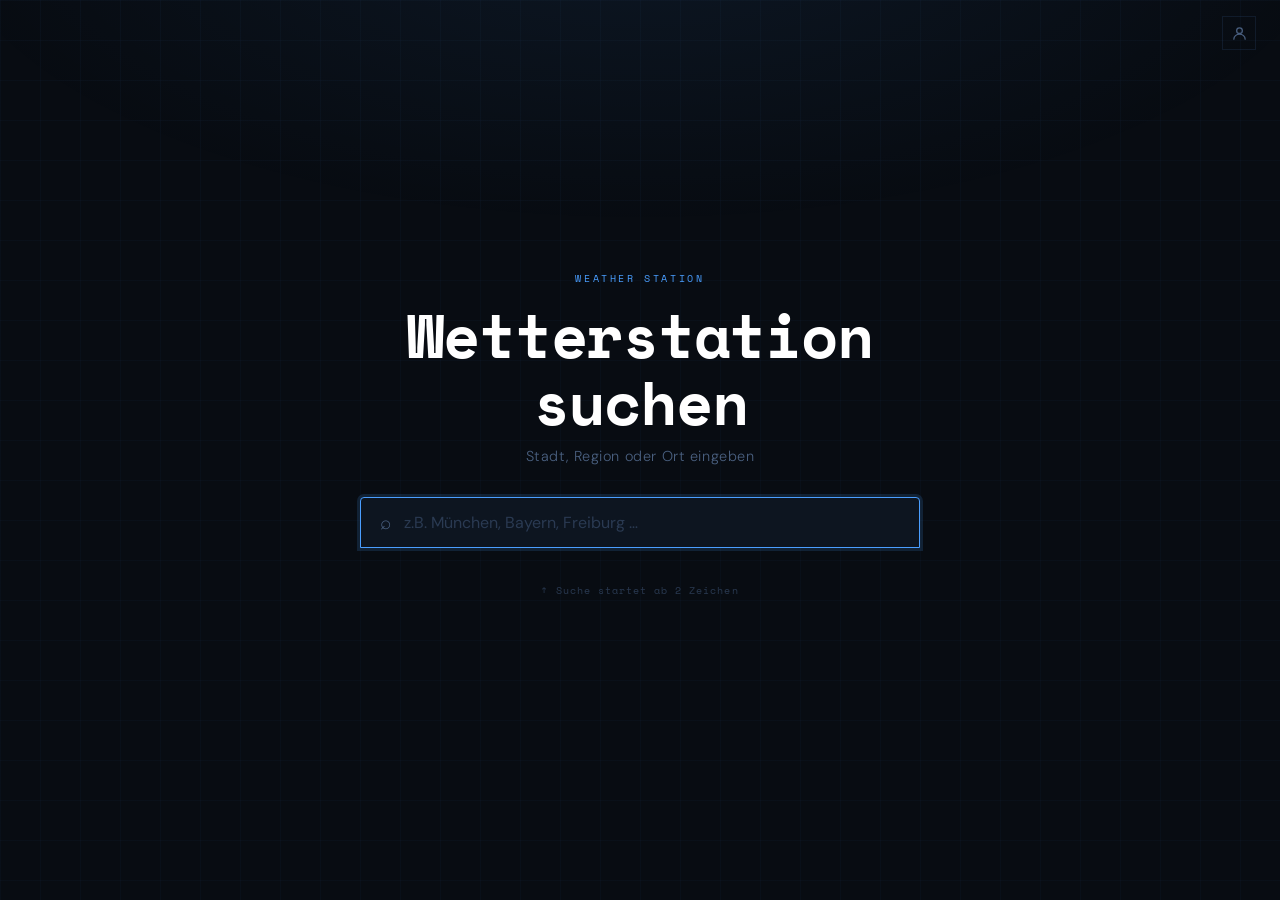
==== commit a061ea09: "Session 5: Security fixes, documentation & theme cleanup Security (OWASP fixes): - F-04: /weather/fe" ====
--- a/frontend/index.html
+++ b/frontend/index.html
@@ -1,5 +1,5 @@
 <!DOCTYPE html>
-<html lang="en">
+<html lang="de">
 <head>
   <meta charset="UTF-8" />
   <meta name="viewport" content="width=device-width, initial-scale=1.0" />
@@ -7,17 +7,6 @@
   <link rel="preconnect" href="https://fonts.googleapis.com" />
   <link href="https://fonts.googleapis.com/css2?family=Space+Mono:wght@400;700&family=DM+Sans:wght@300;400;500&display=swap" rel="stylesheet" />
   <link rel="stylesheet" href="css/style.css" />
-  <!-- Theme Loader: reads active theme from localStorage and injects CSS -->
-  <script>
-    (function(){
-      var t = localStorage.getItem('weather_etl_theme');
-      if (t && /^theme-[a-z]+$/.test(t)) {
-        var l = document.createElement('link');
-        l.rel = 'stylesheet'; l.href = 'css/' + t + '.css';
-        document.currentScript.insertAdjacentElement('afterend', l);
-      }
-    })();
-  </script>
 </head>
 <body class="page-search">
 
@@ -28,7 +17,7 @@
   <!-- ░░ USER MENU (fixed top-right) ░░ -->
   <div class="user-menu-fixed">
     <div class="user-menu-wrap">
-      <button class="user-menu-btn" id="userMenuBtn" title="Sign in">
+      <button class="user-menu-btn" id="userMenuBtn" title="Anmelden">
         <svg viewBox="0 0 24 24" fill="none" stroke="currentColor" stroke-width="1.8" stroke-linecap="round" stroke-linejoin="round">
           <circle cx="12" cy="8" r="4"/>
           <path d="M4 20c0-4 3.6-7 8-7s8 3 8 7"/>
@@ -41,14 +30,14 @@
           <div class="user-panel-email" id="userPanelEmail"></div>
         </div>
         <div class="user-panel-section">
-          <div class="user-panel-section-label">ACTIVE WARNINGS</div>
+          <div class="user-panel-section-label">AKTIVE WARNUNGEN</div>
           <div id="userPanelWarnings" style="margin-bottom:.4rem;">
-            <div style="font-size:11px;color:var(--text-dim);font-family:var(--font-mono);">Loading…</div>
+            <div style="font-size:11px;color:var(--text-dim);font-family:var(--font-mono);">Lädt…</div>
           </div>
-          <a href="warnings.html" style="font-size:10px;font-family:var(--font-mono);color:var(--accent);text-decoration:none;letter-spacing:.08em;">+ NEW WARNING</a>
+          <a href="warnings.html" style="font-size:10px;font-family:var(--font-mono);color:var(--accent);text-decoration:none;letter-spacing:.08em;">+ NEUE WARNUNG</a>
         </div>
         <div class="user-panel-footer">
-          <button class="user-panel-btn danger" onclick="userLogout()">SIGN OUT</button>
+          <button class="user-panel-btn danger" onclick="userLogout()">ABMELDEN</button>
         </div>
       </div>
     </div>
@@ -59,8 +48,8 @@
 
     <div class="search-hero">
       <span class="station-label">WEATHER STATION</span>
-      <h1 class="search-title">Weather Station<br/>Search</h1>
-      <p class="search-subtitle">Enter city, region or location</p>
+      <h1 class="search-title">Wetterstation<br/>suchen</h1>
+      <p class="search-subtitle">Stadt, Region oder Ort eingeben</p>
     </div>
 
     <!-- Search Input -->
@@ -71,7 +60,7 @@
           id="searchInput"
           class="search-input"
           type="text"
-          placeholder="e.g. Berlin, Bavaria, Freiburg …"
+          placeholder="z.B. München, Bayern, Freiburg …"
           autocomplete="off"
           autofocus
         />
@@ -87,7 +76,7 @@
     <!-- Empty / error state -->
     <div class="search-hint" id="searchHint">
       <span class="hint-icon">↑</span>
-      Search starts at 2 characters
+      Suche startet ab 2 Zeichen
     </div>
 
   </main>
@@ -126,12 +115,12 @@
         lastStations = [];
         results.innerHTML = "";
         results.classList.remove("open");
-        hint.textContent = "↑ Search starts at 2 characters";
+        hint.textContent = "↑ Suche startet ab 2 Zeichen";
         hint.className = "search-hint";
         return;
       }
 
-      hint.textContent = "Searching …";
+      hint.textContent = "Suche …";
       hint.className = "search-hint searching";
       debounceTimer = setTimeout(() => fetchStations(q), 280);
     });
@@ -145,14 +134,16 @@
         const q = input.value.trim();
         if (q.length < 2) return;
 
+        // Falls Ergebnisse schon da: sofort navigieren
         const first = results.querySelector(".result-item");
         if (first) {
           toDashboard(first.dataset.city, first.dataset.lat, first.dataset.lon);
           return;
         }
 
+        // Sonst: Debounce canceln und sofort suchen, dann navigieren
         clearTimeout(debounceTimer);
-        hint.textContent = "Searching …";
+        hint.textContent = "Suche …";
         hint.className = "search-hint searching";
         fetchStations(q, true);
       }
@@ -170,7 +161,7 @@
           toDashboard(data[0].name, data[0].lat, data[0].lon);
         }
       } catch (err) {
-        hint.textContent = "Connection error – backend reachable?";
+        hint.textContent = "Verbindungsfehler – Backend erreichbar?";
         hint.className = "search-hint error";
         results.innerHTML = "";
         results.classList.remove("open");
@@ -180,7 +171,7 @@
     // ── Render ─────────────────────────────────────────────────────
     function renderResults(stations, q) {
       if (stations.length === 0) {
-        results.innerHTML = `<div class="result-empty">No results for "${q}"</div>`;
+        results.innerHTML = `<div class="result-empty">Keine Ergebnisse für „${q}"</div>`;
         results.classList.add("open");
         hint.className = "search-hint hidden";
         return;
@@ -224,7 +215,7 @@
       results.innerHTML = "";
       results.classList.remove("open");
       clearBtn.style.display = "none";
-      hint.textContent = "↑ Search starts at 2 characters";
+      hint.textContent = "↑ Suche startet ab 2 Zeichen";
       hint.className = "search-hint";
       input.focus();
     }
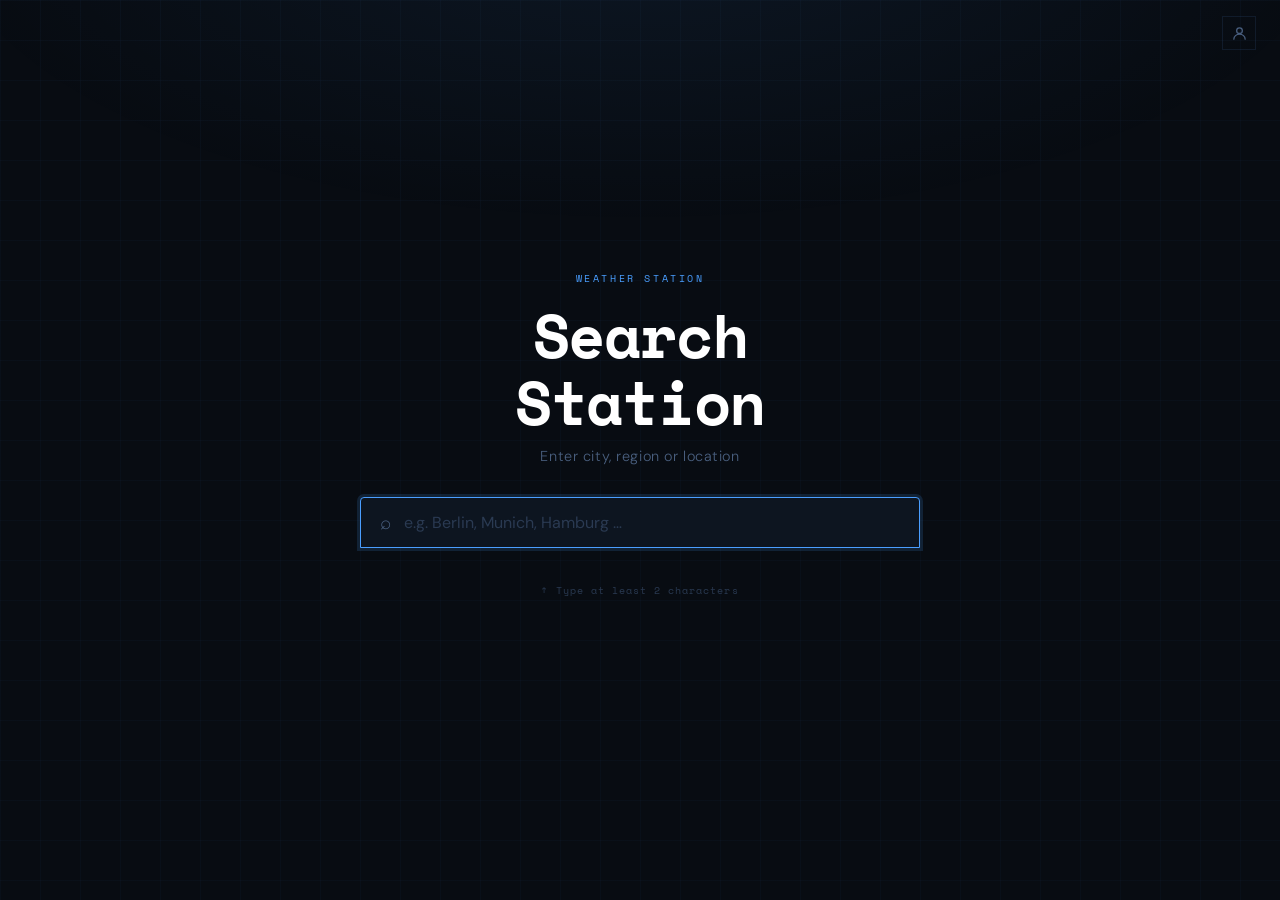
==== commit 170c49c3: "Session 7: Full English translation & presentation Frontend (complete EN translation): - dashboard.h" ====
--- a/frontend/index.html
+++ b/frontend/index.html
@@ -1,9 +1,9 @@
 <!DOCTYPE html>
-<html lang="de">
+<html lang="en">
 <head>
   <meta charset="UTF-8" />
   <meta name="viewport" content="width=device-width, initial-scale=1.0" />
-  <title>Weather Station – Stationssuche</title>
+  <title>Weather Station – Search</title>
   <link rel="preconnect" href="https://fonts.googleapis.com" />
   <link href="https://fonts.googleapis.com/css2?family=Space+Mono:wght@400;700&family=DM+Sans:wght@300;400;500&display=swap" rel="stylesheet" />
   <link rel="stylesheet" href="css/style.css" />
@@ -17,7 +17,7 @@
   <!-- ░░ USER MENU (fixed top-right) ░░ -->
   <div class="user-menu-fixed">
     <div class="user-menu-wrap">
-      <button class="user-menu-btn" id="userMenuBtn" title="Anmelden">
+      <button class="user-menu-btn" id="userMenuBtn" title="Sign in">
         <svg viewBox="0 0 24 24" fill="none" stroke="currentColor" stroke-width="1.8" stroke-linecap="round" stroke-linejoin="round">
           <circle cx="12" cy="8" r="4"/>
           <path d="M4 20c0-4 3.6-7 8-7s8 3 8 7"/>
@@ -30,14 +30,14 @@
           <div class="user-panel-email" id="userPanelEmail"></div>
         </div>
         <div class="user-panel-section">
-          <div class="user-panel-section-label">AKTIVE WARNUNGEN</div>
+          <div class="user-panel-section-label">ACTIVE WARNINGS</div>
           <div id="userPanelWarnings" style="margin-bottom:.4rem;">
-            <div style="font-size:11px;color:var(--text-dim);font-family:var(--font-mono);">Lädt…</div>
+            <div style="font-size:11px;color:var(--text-dim);font-family:var(--font-mono);">Loading…</div>
           </div>
           <a href="warnings.html" style="font-size:10px;font-family:var(--font-mono);color:var(--accent);text-decoration:none;letter-spacing:.08em;">+ NEUE WARNUNG</a>
         </div>
         <div class="user-panel-footer">
-          <button class="user-panel-btn danger" onclick="userLogout()">ABMELDEN</button>
+          <button class="user-panel-btn danger" onclick="userLogout()">SIGN OUT</button>
         </div>
       </div>
     </div>
@@ -48,8 +48,8 @@
 
     <div class="search-hero">
       <span class="station-label">WEATHER STATION</span>
-      <h1 class="search-title">Wetterstation<br/>suchen</h1>
-      <p class="search-subtitle">Stadt, Region oder Ort eingeben</p>
+      <h1 class="search-title">Search<br/>Station</h1>
+      <p class="search-subtitle">Enter city, region or location</p>
     </div>
 
     <!-- Search Input -->
@@ -60,7 +60,7 @@
           id="searchInput"
           class="search-input"
           type="text"
-          placeholder="z.B. München, Bayern, Freiburg …"
+          placeholder="e.g. Berlin, Munich, Hamburg …"
           autocomplete="off"
           autofocus
         />
@@ -76,7 +76,7 @@
     <!-- Empty / error state -->
     <div class="search-hint" id="searchHint">
       <span class="hint-icon">↑</span>
-      Suche startet ab 2 Zeichen
+      Type at least 2 characters
     </div>
 
   </main>
@@ -115,12 +115,12 @@
         lastStations = [];
         results.innerHTML = "";
         results.classList.remove("open");
-        hint.textContent = "↑ Suche startet ab 2 Zeichen";
+        hint.textContent = "↑ Type at least 2 characters";
         hint.className = "search-hint";
         return;
       }
 
-      hint.textContent = "Suche …";
+      hint.textContent = "Searching …";
       hint.className = "search-hint searching";
       debounceTimer = setTimeout(() => fetchStations(q), 280);
     });
@@ -143,7 +143,7 @@
 
         // Sonst: Debounce canceln und sofort suchen, dann navigieren
         clearTimeout(debounceTimer);
-        hint.textContent = "Suche …";
+        hint.textContent = "Searching …";
         hint.className = "search-hint searching";
         fetchStations(q, true);
       }
@@ -161,7 +161,7 @@
           toDashboard(data[0].name, data[0].lat, data[0].lon);
         }
       } catch (err) {
-        hint.textContent = "Verbindungsfehler – Backend erreichbar?";
+        hint.textContent = "Connection error – is the backend running?";
         hint.className = "search-hint error";
         results.innerHTML = "";
         results.classList.remove("open");
@@ -171,7 +171,7 @@
     // ── Render ─────────────────────────────────────────────────────
     function renderResults(stations, q) {
       if (stations.length === 0) {
-        results.innerHTML = `<div class="result-empty">Keine Ergebnisse für „${q}"</div>`;
+        results.innerHTML = `<div class="result-empty">No results for "${q}"</div>`;
         results.classList.add("open");
         hint.className = "search-hint hidden";
         return;
@@ -215,7 +215,7 @@
       results.innerHTML = "";
       results.classList.remove("open");
       clearBtn.style.display = "none";
-      hint.textContent = "↑ Suche startet ab 2 Zeichen";
+      hint.textContent = "↑ Type at least 2 characters";
       hint.className = "search-hint";
       input.focus();
     }
